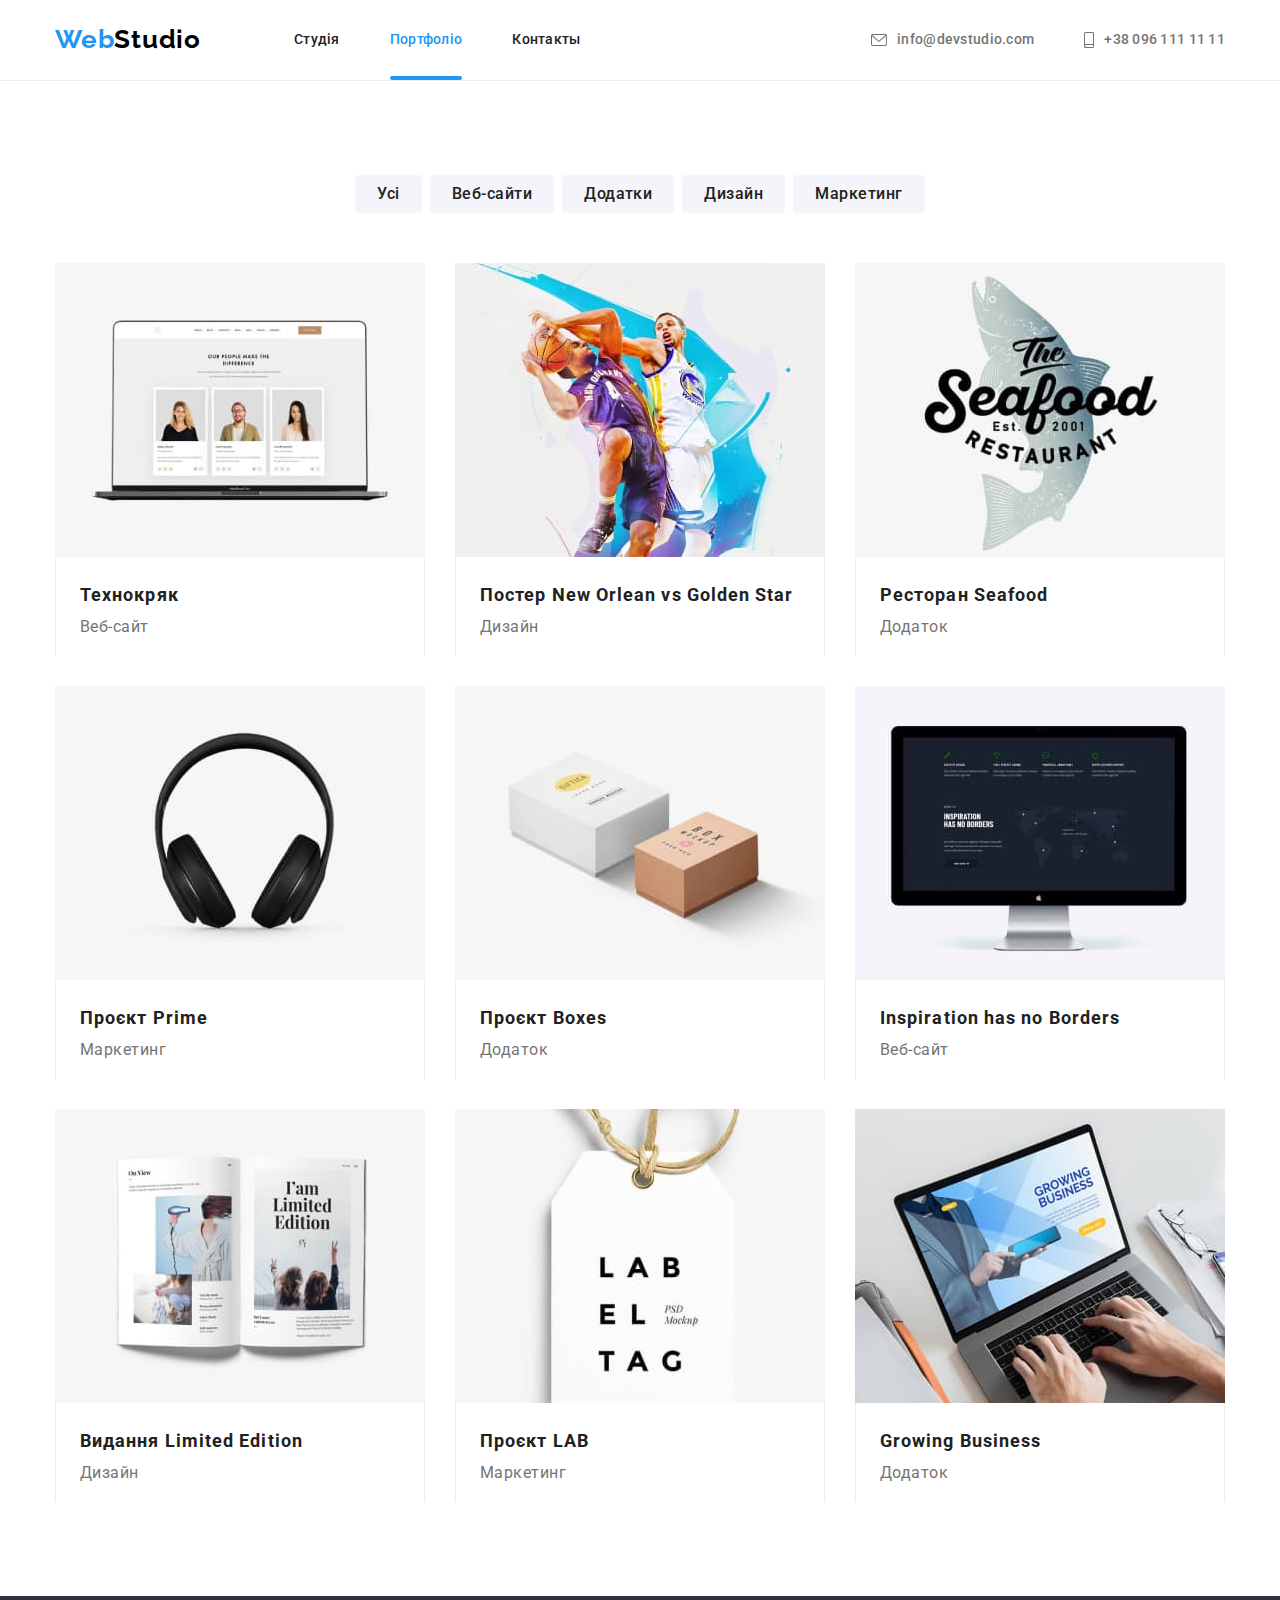
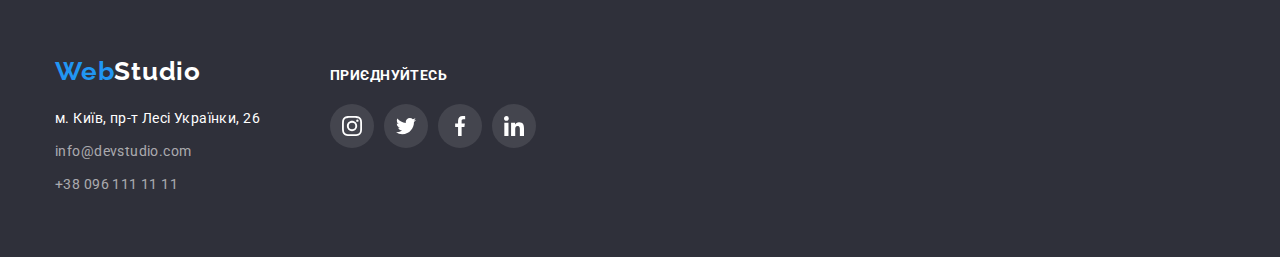
==== portfolio.html @ 02bb7438 "HW 6/1" ====
<!DOCTYPE html>
<html lang="uk">
  <head>
    <meta charset="UTF-8" />
    <meta http-equiv="X-UA-Compatible" content="IE=edge" />
    <meta name="viewport" content="width=device-width, initial-scale=1.0" />
    <title>WebStudio</title>
    <link rel="preconnect" href="https://fonts.googleapis.com" />
    <link rel="preconnect" href="https://fonts.gstatic.com" crossorigin />
    <link
      href="https://fonts.googleapis.com/css2?family=Oleo+Script&family=Raleway:wght@700&family=Roboto:wght@400;500;700;900&display=swap"
      rel="stylesheet"
    />
    <link
      rel="stylesheet"
      href="https://cdnjs.cloudflare.com/ajax/libs/modern-normalize/0.6.0/modern-normalize.min.css"
    />
    <link rel="stylesheet" href="CSS/styles.css" />
  </head>
  <body>
    <header class="web-header">
      <div class="container page-hader-cont">
        <nav class="nav-container">
          <a href="./index.html " class="logo">
            <span class="web">Web</span>Studio</a
          >

          <ul class="header-link-cont">
            <li class="header-link">
              <a href="./index.html" class="link studio-link ">Студія</a>
            </li>
            <li class="header-link">
              <a href="./portfolio.html" class="link studio-link portfolio-link current"
                >Портфоліо</a
              >
            </li>
            <li class="header-link">
              <a href="" class="link">Контакты</a>
            </li>
          </ul>
        </nav>

        <ul class="contact">
          <li class="contact-link">
            <a class="contact-link-contact" href="mailtu:info@devstudio.com"
              ><svg class="icon-envelope" width="16px" height="12px">
                <use href="./images/SVG/symbol-defs.svg#icon-envelope"></use>
              </svg>
              info@devstudio.com</a
            >
          </li>
          <li class="contact-link">
            <a class="contact-link-contact" href="tel:+380961111111"
              ><svg class="icon-envelope" width="10px" height="16px">
                <use href="./images/SVG/symbol-defs.svg#icon-smartphone"></use>
              </svg>
              +38 096 111 11 11</a
            >
          </li>
        </ul>
      </div>
    </header>

    <main>
      <section class="container-home">
        <div class="container">
          <h1 class="portf-h-invis">Портфоліо</h1>

          <ul class="menu-portfolio-btn">
            <li>
              <button type="button" class="btn">Усі</button>
            </li>
            <li>
              <button type="button" class="btn">Веб-сайти</button>
            </li>
            <li>
              <button type="button" class="btn">Додатки</button>
            </li>
            <li>
              <button type="button" class="btn">Дизайн</button>
            </li>
            <li>
              <button type="button" class="btn">Маркетинг</button>
            </li>
          </ul>

          <ul class="projects">
            <li class="projects-item">
              <a href="" class="projects-li">
                <div class="projects-card">
                  <img
                    src="./images/project1.jpg"
                    alt="Технокряк"
                    width="370"
                  />
                  <p class="overlay">
                    Ресурс пропонує комплексні пропозиції з різним рівнем
                    функціоналу та сервісів. Все це дозволить відвідувачу
                    отримати вичерпні відомості про компанію чи приватну особу.
                  </p>
                </div>
              </a>
              <a
                ><div class="person">
                  <h2 class="projects-h">Технокряк</h2>
                  <p class="projects-p">Веб-сайт</p>
                </div>
              </a>
            </li>
            <li class="projects-item">
              <a href="" class="projects-li">
                <div class="projects-card">
                  <img
                    src="./images/project2.jpg"
                    alt="Постер New Orlean vs Golden Star"
                    width="370"
                  />
                  <p class="overlay">
                    Ресурс пропонує комплексні пропозиції з різним рівнем
                    функціоналу та сервісів. Все це дозволить відвідувачу
                    отримати вичерпні відомості про компанію чи приватну особу.
                  </p>
                </div>

                <div class="person">
                  <h2 class="projects-h">Постер New Orlean vs Golden Star</h2>
                  <p class="projects-p">Дизайн</p>
                </div>
              </a>
            </li>
            <li class="projects-item">
              <a href="" class="projects-li">
                <div class="projects-card">
                  <img
                    src="./images/project3.jpg"
                    alt="Ресторан Seafood"
                    width="370"
                  />
                  <p class="overlay">
                    Ресурс пропонує комплексні пропозиції з різним рівнем
                    функціоналу та сервісів. Все це дозволить відвідувачу
                    отримати вичерпні відомості про компанію чи приватну особу.
                  </p>
                </div>
                <div class="person">
                  <h2 class="projects-h">Ресторан Seafood</h2>
                  <p class="projects-p">Додаток</p>
                </div></a
              >
            </li>
            <li class="projects-item">
              <a href="" class="projects-li">
                <div class="projects-card">
                  <img
                    src="./images/project4.jpg"
                    alt="Проєкт Prime"
                    width="370"
                  />
                  <p class="overlay">
                    Ресурс пропонує комплексні пропозиції з різним рівнем
                    функціоналу та сервісів. Все це дозволить відвідувачу
                    отримати вичерпні відомості про компанію чи приватну особу.
                  </p>
                </div>

                <div class="person">
                  <h2 class="projects-h">Проєкт Prime</h2>
                  <p class="projects-p">Маркетинг</p>
                </div></a
              >
            </li>
            <li class="projects-item">
              <a href="" class="projects-li">
                <div class="projects-card">
                  <img
                    src="./images/project5.jpg"
                    alt="Проєкт Boxes"
                    width="370"
                  />
                  <p class="overlay">
                    Ресурс пропонує комплексні пропозиції з різним рівнем
                    функціоналу та сервісів. Все це дозволить відвідувачу
                    отримати вичерпні відомості про компанію чи приватну особу.
                  </p>
                </div>

                <div class="person">
                  <h2 class="projects-h">Проєкт Boxes</h2>
                  <p class="projects-p">Додаток</p>
                </div></a
              >
            </li>
            <li class="projects-item">
              <a href="" class="projects-li">
                <div class="projects-card">
                  <img
                    src="./images/project6.jpg"
                    alt="Inspiration has no Borders"
                    width="370"
                  />
                  <p class="overlay">
                    Ресурс пропонує комплексні пропозиції з різним рівнем
                    функціоналу та сервісів. Все це дозволить відвідувачу
                    отримати вичерпні відомості про компанію чи приватну особу.
                  </p>
                </div>

                <div class="person">
                  <h2 class="projects-h">Inspiration has no Borders</h2>
                  <p class="projects-p">Веб-сайт</p>
                </div></a
              >
            </li>
            <li class="projects-item">
              <a href="" class="projects-li">
                <div class="projects-card">
                  <img
                    src="./images/project7.jpg"
                    alt="Видання Limited Edition"
                    width="370"
                  />
                  <p class="overlay">
                    Ресурс пропонує комплексні пропозиції з різним рівнем
                    функціоналу та сервісів. Все це дозволить відвідувачу
                    отримати вичерпні відомості про компанію чи приватну особу.
                  </p>
                </div>
                <div class="person">
                  <h2 class="projects-h">Видання Limited Edition</h2>
                  <p class="projects-p">Дизайн</p>
                </div></a
              >
            </li>
            <li class="projects-item">
              <a href="" class="projects-li">
                <div class="projects-card">
                  <img
                    src="./images/project8.jpg"
                    alt="Проєкт LAB"
                    width="370"
                  />
                  <p class="overlay">
                    Ресурс пропонує комплексні пропозиції з різним рівнем
                    функціоналу та сервісів. Все це дозволить відвідувачу
                    отримати вичерпні відомості про компанію чи приватну особу.
                  </p>
                </div>
                <div class="person">
                  <h2 class="projects-h">Проєкт LAB</h2>
                  <p class="projects-p">Маркетинг</p>
                </div></a
              >
            </li>
            <li class="projects-item">
              <a href="" class="projects-li">
                <div class="projects-card">
                  <img
                    src="./images/project9.jpg"
                    alt="Growing Business"
                    width="370"
                  />
                  <p class="overlay">
                    Ресурс пропонує комплексні пропозиції з різним рівнем
                    функціоналу та сервісів. Все це дозволить відвідувачу
                    отримати вичерпні відомості про компанію чи приватну особу.
                  </p>
                </div>

                <div class="person">
                  <h2 class="projects-h">Growing Business</h2>
                  <p class="projects-p">Додаток</p>
                </div></a
              >
            </li>
          </ul>
        </div>
      </section>
    </main>
    <footer class="footer">
      <div class="container container-footer">
        <div class="footer-cont">
          <a href="./index.html " class="logo footer-logo">
            <span class="web">Web</span><span class="studio">Studio</span></a
          >

          <address class="footer-block">
            <ul class="link-footer">
              <li>
                <a
                  href="https://goo.gl/maps/ACZNKpHMxKwvgp7U7"
                  target="_blank"
                  class="link-maps"
                  >м. Київ, пр-т Лесі Українки, 26</a
                >
              </li>
              <li>
                <a href="mailto:info@devstudio.com" class="contact-link-footer"
                  >info@devstudio.com</a
                >
              </li>
              <li>
                <a href="tel:+380961111111 " class="contact-link-footer"
                  >+38 096 111 11 11</a
                >
              </li>
            </ul>
          </address>
        </div>

        <div class="footer-soc-link">
          <p class="footer-text">приєднуйтесь</p>
          <ul class="social-networks-list">
            <li class="social">
              <a href="" class="social-link-footer">
                <svg class="icon-networks icon-footer">
                  <use href="./images/SVG/symbol-defs.svg#icon-instagram"></use>
                </svg>
              </a>
            </li>
            <li class="social">
              <a href="" class="social-link-footer">
                <svg class="icon-networks icon-footer">
                  <use href="./images/SVG/symbol-defs.svg#icon-twitter"></use>
                </svg>
              </a>
            </li>
            <li class="social">
              <a href="" class="social-link-footer">
                <svg class="icon-networks icon-footer">
                  <use href="./images/SVG/symbol-defs.svg#icon-facebook"></use>
                </svg>
              </a>
            </li>
            <li class="social">
              <a href="" class="social-link-footer">
                <svg class="icon-networks icon-footer">
                  <use href="./images/SVG/symbol-defs.svg#icon-linkedin"></use>
                </svg>
              </a>
            </li>
          </ul>
        </div>
      </div>
    </footer>
  </body>
</html>
---- CSS/styles.css ----
:root {
  --color-web-blue: #2196f3;
  --color-text-main: #212121;
  --color-text-secondary: #757575;
  --color-fone: #f5f5f5;
  --transition-timing-cub: 250ms cubic-bezier(0.4, 0, 0.2, 1);
}
h1,
h2,
h3,
h4,
p {
  margin-top: 0;
  margin-bottom: 0;
}
ol,
ul {
  margin-top: 0;
  margin-bottom: 0;
  padding-left: 0;
}

.web-header {
  border-bottom: 1px solid #ececec;
}
.container {
  width: 1200px;

  margin-left: auto;
  margin-right: auto;
  padding-left: 15px;
  padding-right: 15px;
}

/* header style */

.nav-container {
  display: flex;
}

.page-hader-cont {
  align-items: center;

  display: flex;
}

.contact {
  display: flex;
  margin-left: auto;
}
.header-link {
  position: relative;
}
.header-link-cont {
  display: flex;
}
.header-link-cont :not(:last-child) {
  margin-right: 50px;
}
.current {
  color: var(--color-web-blue);
}
.current::after {
  position: absolute;
  content: "";
  display: block;
  bottom: 0;
  width: 100%;
  height: 4px;
  background-color: var(--color-web-blue);
  border-radius: 2px;
}
.contact :not(:last-child) {
  margin-right: 50px;
}
.web {
  font-family: "Raleway";
  font-style: normal;
  font-weight: 700;
  font-size: 26px;
  line-height: 1.19;

  letter-spacing: 0.03em;

  color: #2196f3;
}
address {
  font-family: Roboto;
  font-style: normal;
}
ul {
  list-style: none;
}
a {
  text-decoration: none;
}

img {
  display: block;
  max-width: 100%;
  height: auto;
}
body {
  font-family: roboto, sans-serif;
}
.footer {
  background-color: #2f303a;
  padding-top: 60px;
  padding-bottom: 60px;
}

.logo {
  padding-top: 24px;
  padding-bottom: 25px;
  margin-right: 93px;
  font-family: "Raleway";
  font-style: normal;
  font-weight: 700;
  font-size: 26px;
  line-height: 1.19;

  letter-spacing: 0.03em;

  color: #000000;

  transition-property: color;
  transition-duration: 250ms;
  transition-timing-function: cubic-bezier(0.4, 0, 0.2, 1);
}

.contact-link-contact {
  display: flex;
  align-items: center;

  padding-top: 32px;
  padding-bottom: 32px;
  gap: 10px;
  justify-content: flex-end;
  color: var(--color-text-secondary);
  fill: currentColor;
  font-weight: 500;
  font-size: 14px;
  line-height: 1.14;
  letter-spacing: 0.02em;
  transition: color var(--transition-timing-cub);
}

.container.page-hader-cont {
  margin-bottom: 0px;
  justify-content: center;
}
.link-maps:hover,
.logo:hover,
.logo:focus,
.link:hover,
.link:focus,
.contact-link-contact:hover,
.contact-link-contact:focus,
.contact-link-footer:hover,
.contact-link-footer:focus,
.menu-portfolio-btn:hover,
.menu-portfolio-btn:focus {
  color: var(--color-web-blue);
}
.btn:hover,
.btn:focus {
  box-shadow: 0px 4px 4px 0px rgba(0, 0, 0, 0.25);

  background-color: var(--color-web-blue);
  color: #ffffff;
}

.menu-portfolio-btn {
  margin-bottom: 50px;
  display: flex;
  justify-content: center;

  gap: 8px;
  color: var(--color-text-main);
  transform: color var(--transition-timing-cub);
}

.btn {
  font-family: Roboto;
  font-weight: 500;
  font-size: 16px;
  line-height: 1.63;
  text-align: center;
  letter-spacing: 0.03em;
  border-radius: 4px;
  padding-left: 22px;
  padding-right: 22px;
  padding-top: 6px;
  padding-bottom: 6px;
  border: 0px;
  background-color: #f5f4fa;

  color: #212121;
  cursor: pointer;

  transition: color var(--transition-timing-cub),
    background-color var(--transition-timing-cub),
    box-shadow var(--transition-timing-cub);
}
.contact-link-footer {
  color: rgba(255, 255, 255, 0.6);
}
.contact-link,
.link {
  color: var(--color-text-main);

  transition-property: color;
  transition-duration: 250ms;
  transition-timing-function: cubic-bezier(0.4, 0, 0.2, 1);
}

.envelope::before {
  content: "";
  width: 16px;
  height: 12px;
}
.link {
  font-weight: 500;
  font-size: 14px;
  line-height: 1.14;
  letter-spacing: 0.02em;
}
.hero {
  background-color: #2f303a;
  background-image: linear-gradient(
      rgba(47, 48, 58, 0.4),
      rgba(47, 48, 58, 0.4)
    ),
    url(../images/hero.jpg);

  background-size: cover;
  background-position: center;
  background-repeat: no-repeat;

  max-width: 1600px;

  margin-left: auto;
  margin-right: auto;

  padding-top: 200px;
  padding-bottom: 200px;
}
.hero-h {
  text-transform: uppercase;
  width: 696px;
  height: 120px;
  margin-left: auto;
  margin-right: auto;
  margin-bottom: 30px;
  font-size: 16px;
  height: 1.88;
}

.hero h1 {
  color: #ffffff;
  text-align: center;
  font-size: 44px;
  font-weight: 900;
  font-size: 44px;
  line-height: 1.37;
}

.hero-order {
  font-size: 16px;
  font-weight: 700;
  line-height: 1.88;

  cursor: pointer;
  border-radius: 4px;

  align-items: flex-start;
  display: block;
  margin-left: auto;
  margin-right: auto;

  background-color: var(--color-web-blue);

  color: #ffffff;

  text-align: center;
  padding: 10px 32px;

  border: 0;
  letter-spacing: 0.06em;

  transition-property: color;
  transition-duration: 250ms;
  transition-timing-function: cubic-bezier(0.4, 0, 0.2, 1);
}
.feature {
  padding-top: 94px;
  padding-bottom: 94px;
}
.feature-li {
  width: 270px;
}

/* .feature-li::before {
  margin-bottom: 30px;
  display: block;
  width: 270px;
  height: 120px;
  content: "";
  background-repeat: no-repeat;
  background-position: center;
  background-color: #f5f4fa;

  background-size: contain;
} */
/* .feature-li:nth-child(1)::before {
  background-image: url(../images/SVG/Group1.svg);
}
.feature-li:nth-child(2)::before {
  background-image: url(../images/SVG/Group2.svg);
}
.feature-li:nth-child(3)::before {
  background-image: url(../images/SVG/Group3.svg);
}
.feature-li:nth-child(4)::before {
  background-image: url(../images/SVG/Group4.svg);
} */
.details {
  display: flex;
  background-color: rgba(245, 244, 250, 1);

  height: 120px;
  align-items: center;
  justify-content: center;
  margin-bottom: 30px;
}

.feature-ul {
  display: flex;
  gap: 30px;
}

.feature-h {
  margin-bottom: 10px;
  font-weight: 700;
  font-size: 14px;
  line-height: 1.14;
  letter-spacing: 0.03em;
}
.feature-description {
  display: flex;
  color: var(--color-text-secondary);
  font-weight: 400;
  font-size: 14px;
  line-height: 1.71;
  letter-spacing: 0.03em;
}
.doing {
  padding-bottom: 94px;
}
.client {
  width: 170px;
  height: 92px;
}
.clients {
  padding-bottom: 50px;
  text-align: center;
}
.client-list {
  box-sizing: border-box;
  display: flex;
  gap: 30px;
}

.icon-klient:hover,
.icon-klient:focus {
  fill: #2196f3;
}
.icon-klient-list:hover,
.icon-klient-list:focus {
  color: var(--color-web-blue);

  border-color: var(--color-web-blue);
}
.icon-klient-list {
  color: #afb1b8;
  display: flex;
  justify-content: center;
  align-items: center;
  width: 100%;
  height: 100%;
  border: 1px solid #afb1b8;
  border-radius: 4%;

  transition-property: color, border-color;
  transition-duration: 250ms;
  transition-timing-function: cubic-bezier(0.4, 0, 0.2, 1);
}
.icon-klient {
  fill: currentColor;
  width: 106px;
  height: 60px;
}
.about-us-poto {
  display: flex;
  gap: 30px;
}
.applications {
  position: relative;
  display: flex;
  align-content: center;
  justify-content: center;
}
.description-applications {
  background-color: rgba(47, 48, 58, 0.8);
  display: flex;
  justify-content: center;
  align-items: center;
  height: 70px;
  width: 100%;
  color: #ffffff;
  position: absolute;
  bottom: 0;
}
.about-us {
  padding-bottom: 0px;
  font-weight: 700;
  font-size: 36px;
  line-height: 1.17;
  text-align: center;
  letter-spacing: 0.03em;
  margin-bottom: 50px;
}
.about-us-ul {
  display: flex;

  gap: 30px;
}
.about-us-li {
  box-shadow: 0px 1px 3px rgba(0, 0, 0, 0.12), 0px 1px 1px rgba(0, 0, 0, 0.14),
    0px 2px 1px rgba(0, 0, 0, 0.2);
  border-top-left-radius: 4%;

  border-radius: 0px 0px 4px 4px;
  background-color: #ffffff;
}

.link {
  display: inline-block;
  color: var(--color-text-main);
  padding-top: 32px;
  padding-bottom: 32px;
}
.comands {
  background-color: #f5f4fa;
  padding-top: 94px;
  padding-bottom: 94px;
}
.comand {
  padding-top: 30px;
  margin-bottom: 10px;
  font-weight: 500;
  font-size: 16px;
  line-height: 1.19;

  text-align: center;
  letter-spacing: 0.03em;
}
.comand-p {
  margin-bottom: 16px;
  color: var(--color-text-secondary);
  font-weight: 400;
  font-size: 16px;
  line-height: 1.19;

  text-align: center;
  letter-spacing: 0.03em;
}
.icon-comand {
  fill: currentColor;
}
.icon-networks {
  width: 20px;
  height: 20px;
}

.icon-footer {
  fill: #ffffff;
}
.social {
  align-items: baseline;
  display: inline-block;
  border: rgba(255, 255, 255, 1);

  text-align: center;

  width: 44px;
  height: 44px;
  border-radius: 50%;
}

.social-networks-list {
  padding-bottom: 30px;
  justify-content: center;
  display: flex;

  gap: 10px;
}
.social-networks {
  text-align: center;

  display: flex;
  width: 44px;
  height: 44px;
  gap: 10px;
  border-radius: 50%;
}
.portfolio {
  padding-top: 94px;
  padding-bottom: 94px;
}
.container-home {
  padding-top: 94px;
  padding-bottom: 94px;
}
.portf-h-invis {
  position: absolute;
  width: 1px;
  height: 1px;
  margin: -1px;
  border: 0;
  padding: 0;
  white-space: nowrap;
  clip-path: inset(100%);
  clip: rect(0 0 0 0);
  overflow: hidden;
}
.portf-h-invis {
  text-align: center;
}

.projects-h {
  margin-bottom: 4px;
  color: var(--color-text-main);
  font-weight: 700;
  font-size: 18px;
  line-height: 2;
  letter-spacing: 0.06em;
}
.projects-p {
  color: var(--color-text-secondary);

  font-weight: 400;
  font-size: 16px;
  line-height: 1.19;

  letter-spacing: 0.03em;
}

.link-footer :not(:last-child) {
  margin-bottom: 9px;
}
.link-maps {
  color: white;
  font-weight: 400;
  font-size: 14px;
  line-height: 1.71;

  letter-spacing: 0.03em;

  transition: color var(--transition-timing-cub);
}

.contact-link-footer {
  font-weight: 400;
  font-size: 14px;
  line-height: 1.7;
  letter-spacing: 0.03em;

  transition-property: color;
  transition-duration: 250ms;
  transition-timing-function: cubic-bezier(0.4, 0, 0.2, 1);
}

.studio {
  color: #ffffff;
}

.footer-form{display: flex;
  flex-direction: column;

  margin-left: 93px;
}

.mailing-list {
  display: block;

margin-bottom: 20px;

  color: #ffffff;
  text-transform: uppercase;
  font-family: Roboto;
font-size: 14px;
font-weight: 700;
line-height: 1.14;
letter-spacing: 0.03em;
text-align: left;

}
.form-for-imput{
  display: flex;
}
.wind-for-email{
 margin: 0px;
 width: 358px;
 height: 50px;
  margin-right: 12px;
  
}

.btn-email{
  display: flex;
  align-items: center;
  justify-content: center;
  cursor: pointer;
 
  width: 200px;
  height: 50px;
  
  font-family: Roboto;
    font-size: 16px;
    font-weight: 700;
    line-height: 30px;
    letter-spacing: 0.06em;
    text-align: center;
  

  color: #ffffff;
  background-color: var(--color-web-blue);
}

.projects {
  display: flex;
  flex-wrap: wrap;
  gap: 30px;
}
.projects-li:hover,
.projects-li:focus {
  box-shadow: cubic-bezier(0.4, 0, 0.2, 1), rgba(0, 0, 0, 0.25);
}

.projects-li {
  display: block;
  box-sizing: border-box;
  background: #ffffff;
  transition: box-shadow var(--transition-timing-cub);
}
.projects-item:hover,
.projects-item:focus {
  box-shadow: 0px 4px 4px 0px rgba(0, 0, 0, 0.25);
}
.projects-item {
  width: 370px;

  transition-property: color;
  transition-duration: 250ms;
  transition-timing-function: cubic-bezier(0.4, 0, 0.2, 1);
}

.projects-card {
  position: relative;
  overflow: hidden;
}

.projects-li:hover .overlay,
.projects-li:focus .overlay {
  transform: translateY(0%);
}

.overlay {
  position: absolute;

  font-family: Roboto;
  font-size: 18px;
  font-weight: 400;
  line-height: 1.56;
  letter-spacing: 0.03em;
  text-align: left;

  width: 100%;
  height: 100%;
  padding-top: 63px;
  padding-bottom: 63px;
  padding-left: 24px;
  padding-right: 24px;
  top: 0;
  left: 0;
  color: #ffffff;
  background-color: rgba(33, 150, 243, 0.9);

  overflow-y: auto;
  transform: translateY(101%);
  transition: transform 250ms cubic-bezier(0.4, 0, 0.2, 1);
}
.footer-logo {
  padding: 0;
  display: inline-block;
  margin-bottom: 20px;
  margin-right: 0px;
}
.person {
  padding: 20px 24px;
  border-left: 1px solid #ececec;
  border-right: 1px solid #ececec;
}
.footer-block {
  display: flex;
}
.footer-soc-link {
  /* border: 0px;
  width: 206px;
  height: 80px; */
  display: flex;
  flex-direction: column;
  /* align-items: center;
  justify-content: center; */

  margin-left: 70px;
}
.social-link-footer {
  height: 44px;
  width: 44px;
  align-items: center;
  justify-content: center;
  display: flex;
  color: #757575;
  column-gap: 10px;
  background-color: rgba(255, 255, 255, 0.1);
  border-radius: 50%;

  transition-property: background-color;

  transition-duration: 250ms;
  transition-timing-function: cubic-bezier(0.4, 0, 0.2, 1);
}

.social-link-comand {
  align-items: center;
  justify-content: center;

  display: flex;
  color: #afb1b8;
  column-gap: 10px;
  background-color: rgba(255, 255, 255, 0.1);

  transition-property: background-color, color;

  transition-duration: 250ms;
  transition-timing-function: cubic-bezier(0.4, 0, 0.2, 1);
}

.social-link-comand:hover {
  background-color: var(--color-web-blue);
  color: #ffffff;
}
.icon-comand:hover {
  fill: currentColor;
}

.social-link-footer:hover {
  background-color: var(--color-web-blue);
}
.social-link {
  width: 44px;
  height: 44px;
  border-radius: 50%;
}

.container-footer {
  align-items: baseline;
  display: flex;
}
.footer-text {
  text-transform: uppercase;
  letter-spacing: 0.03em;
  font-weight: 700;
  margin-bottom: 20px;
  margin-right: auto;
  font-size: 14px;
  line-height: 1.14;
  color: #ffffff;
}
.regular-customers {
  padding-top: 94px;
  padding-bottom: 94px;
}
.current {
  color: var(--color-web-blue);
}
.backdrop {
  position: fixed;
  top: 0px;
  left: 0px;
  background-color: rgba(0, 0, 0, 0.2);
  width: 100%;
  height: 100%;
  z-index: 100500;

  transition: opacity var(--transition-timing-cub),
    visibility var(--transition-timing-cub);
}

.backdrop.is-hidden {
  visibility: hidden;
  opacity: 0;
  pointer-events: none;
}
.backdrop.is-hidden.modal {
  transform: translate(-50%, -50%) scale(0);
}
.modal {
  width: 528px;
  height:536px ;
  padding: 40px;

  position: absolute;
  top: 50%;
  left: 50%;

  width: 528px;
  height: 581px;
  background-color: white;

  transform: translate(-50%, -50%) scale(1);
  transition: transform 250ms var(--transition-timing-cub);
}

.close-btn {
  height: 30px;
  width: 30px;
  border-radius: 50%;
  position: absolute;
  top: 8px;
  right: 8px;
  border: rgba(0, 0, 0, 0.1);
}
.contact-form{
  display: flex;
  flex-direction: column;
    align-content: center;
}
.modal-title {
  margin-bottom: 12px;
  margin-top: 40px;
  color:#212121;


  font-family: Roboto;
    font-size: 20px;
    font-weight: 700;
    line-height: 1.15;
    letter-spacing: 0.03em;
    text-align: center;
}
input{
  /* border: box;
    display: block;
  border: 1px solid #21212133;
  
  height: 40px;
  width: 100%;
  height: 40px;
  width: 448px;
  padding-left: 42px;
  border-radius: 4px; */
  }
textarea{
  height: 120px;
  width: 448px;
    
  border-radius: 4px;
}
.label-modal {
  display: flex;
    flex-direction: column;
    font-family: Roboto;
      font-size: 12px;
      font-weight: 400;
      line-height: 14px;
      letter-spacing: 0.01em;
      text-align: left;
      color: #757575;
      margin-bottom: 4px;
  
      
      
}

textarea {
  resize: none;
}
.icone-close {
  display: flex;
  
  
    border-radius: 50%;
    padding: 0px;
    border: rgba(0, 0, 0, 0.1);}

.icon-send {
padding-right: 10px;
display: block;
 padding: 0px;
 fill: #ffffff;
 border: none;
        
}
button {
  cursor: pointer;
}
.send {
  margin-left: auto;
  margin-right: auto;
margin-top: 30px;
  width: 200px;
  height: 50px;
  background-color: var(--color-web-blue);
  color: #ffffff;
  box-shadow: 0px 4px 4px rgba(0, 0, 0, 0.15);
  border-radius: 4px;
}   
 .icon-input{
  padding: 0px;
  margin: 0px;
  position: relative;
 }
 .icom-modal-form {
 
  position: absolute;
  top: 50%;
  left: 12px;
  transform: translateY(-50%);
  
 }
 .modal-form-checkbox {
 display: flex;
 }
 .modal-check-imput{
  border: none;
  padding: 0px;
  position: absolute;
    appearance: none;
 }
 .modal-check-imput-new{
  padding-right: 7px;
  height: 15px;
  width: 16px;
  
  border-radius: 0px;
  fill: #212121;
 }
 textarea{
  padding-top: 12px;
  padding-bottom: 12px;
  padding-left: 16px;
  padding-right: 16px;
  margin-bottom: 20px;
 }
 
 .imput-modal-form:focus + icom-modal-form {
  fill: var(--color-web-blue);
 }
 .imput-modal-form:focus {
  outline: none;
  border: var(--color-web-blue);
 }
 .imput-modal-form{
      border: box;
      display: block;
      border: 1px solid #21212133;
      width: 100%;
      height: 40px;
      border-radius: 4px;
      border: 1px solid #21212133;
      padding-: 42px;
      transition: border-color var(--transition-timing-cub);
    }
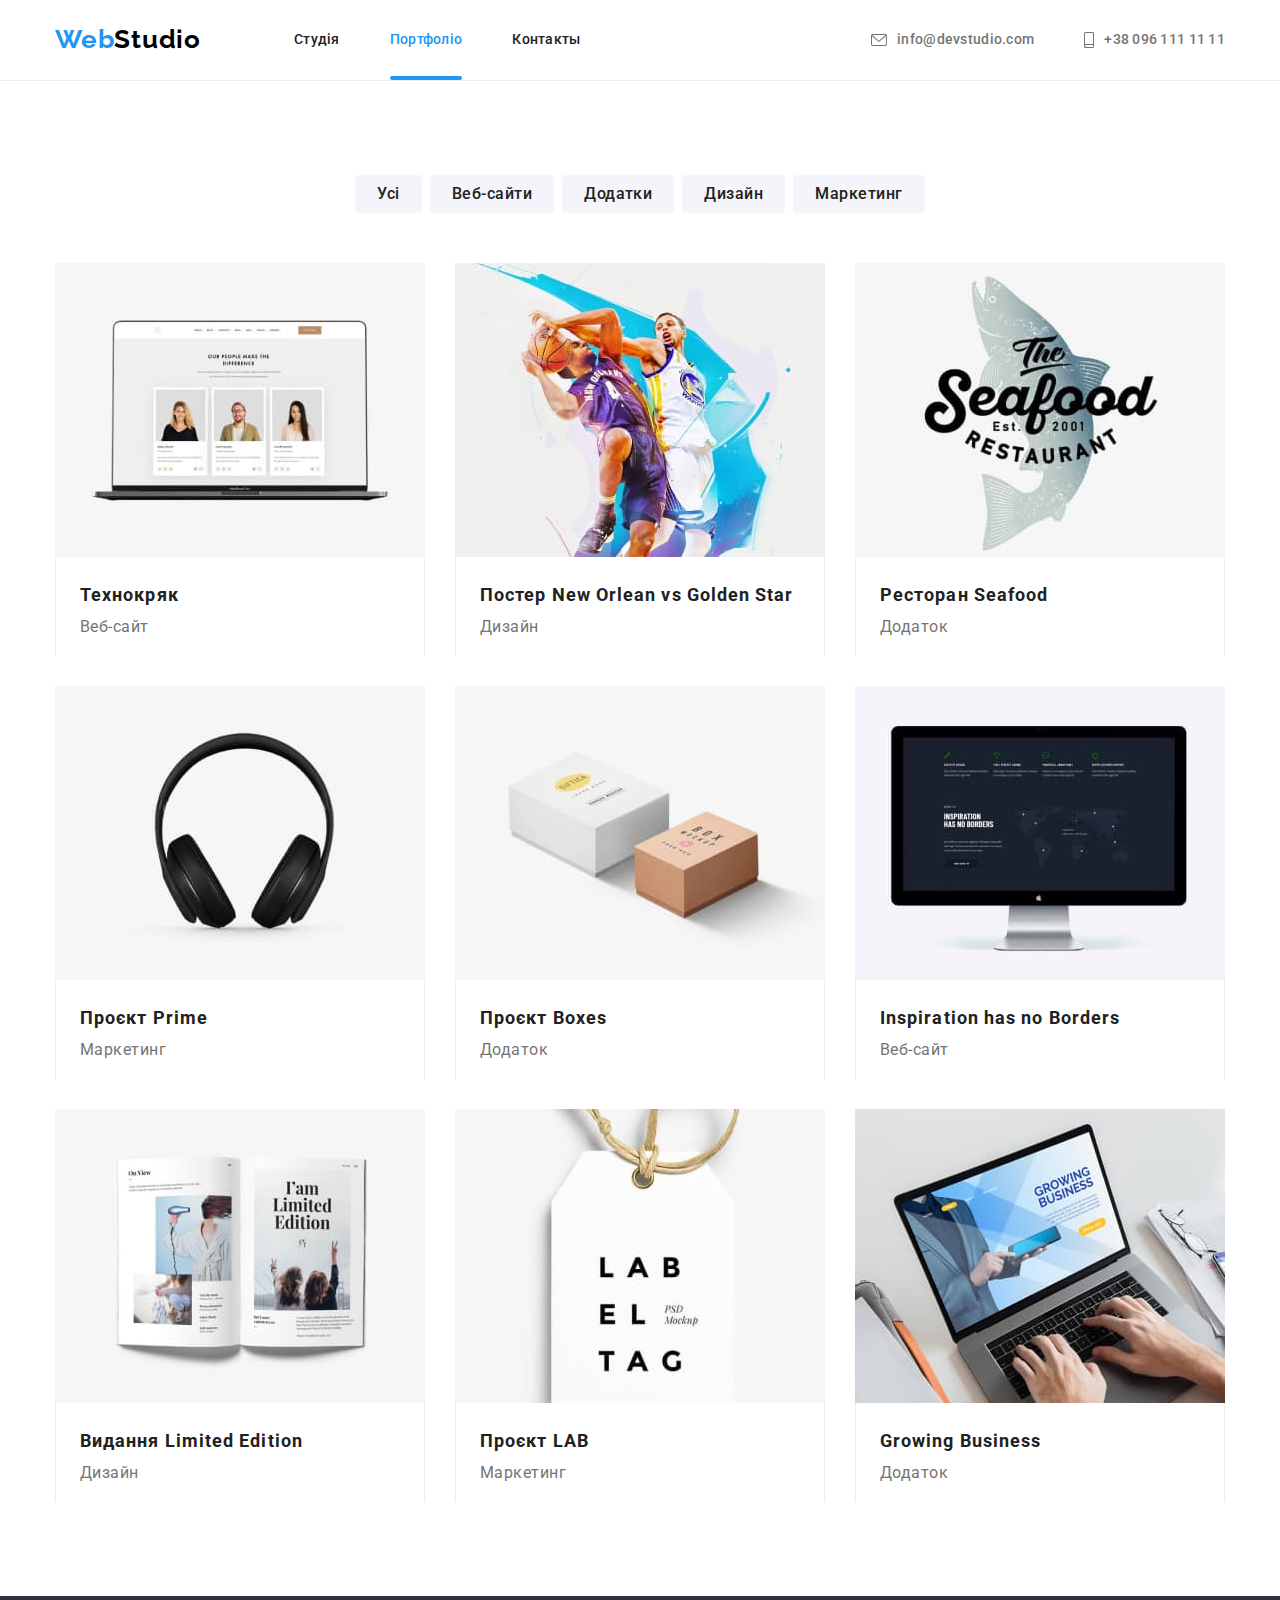
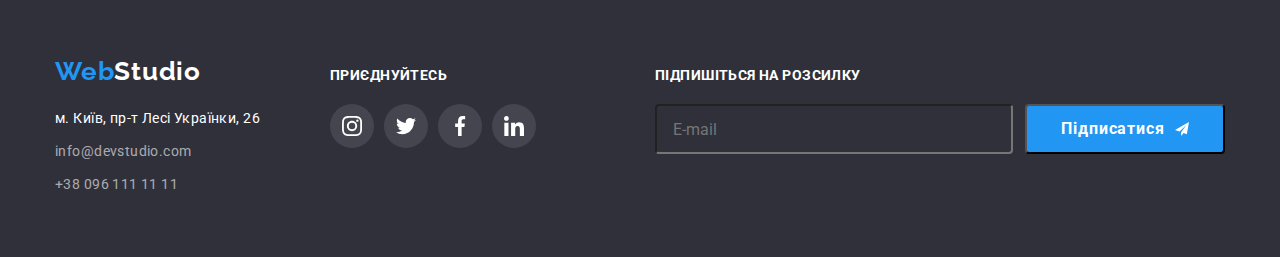
==== commit 411cdd76: "HW 6/2" ====
--- a/portfolio.html
+++ b/portfolio.html
@@ -27,10 +27,12 @@
 
           <ul class="header-link-cont">
             <li class="header-link">
-              <a href="./index.html" class="link studio-link ">Студія</a>
+              <a href="./index.html" class="link studio-link">Студія</a>
             </li>
             <li class="header-link">
-              <a href="./portfolio.html" class="link studio-link portfolio-link current"
+              <a
+                href="./portfolio.html"
+                class="link studio-link portfolio-link current"
                 >Портфоліо</a
               >
             </li>
@@ -340,6 +342,23 @@
             </li>
           </ul>
         </div>
+        <form class="footer-form">
+          <p2 class="mailing-list">Підпишіться на розсилку</p2>
+          <div class="form-for-imput">
+            <input
+              class="wind-for-email"
+              type="email "
+              name="e-mail"
+              placeholder="E-mail"
+            />
+            <button class="btn-email" type="submit">
+              Підписатися
+              <svg class="icone-send" width="24" height="24">
+                <use href="./images/SVG/symbol-defs.svg#icon-send"></use>
+              </svg>
+            </button>
+          </div>
+        </form>
       </div>
     </footer>
   </body>
--- a/CSS/styles.css
+++ b/CSS/styles.css
@@ -585,17 +585,13 @@
   color: #ffffff;
 }
 
-.footer-form{display: flex;
-  flex-direction: column;
-
-  margin-left: 93px;
+.footer-form{
+  margin-left: auto;
 }
 
 .mailing-list {
   display: block;
-
-margin-bottom: 20px;
-
+  margin-bottom: 20px;
   color: #ffffff;
   text-transform: uppercase;
   font-family: Roboto;
@@ -610,14 +606,22 @@
   display: flex;
 }
 .wind-for-email{
+ border-radius: 4px;
+ padding-left: 16px;
+ padding-top:15px ;
+ padding-bottom: 15px;
  margin: 0px;
  width: 358px;
  height: 50px;
-  margin-right: 12px;
+ margin-right: 12px;
+background: transparent; 
+
   
 }
 
 .btn-email{
+  border-radius:4px ;
+
   display: flex;
   align-items: center;
   justify-content: center;
@@ -842,6 +846,10 @@
   top: 8px;
   right: 8px;
   border: rgba(0, 0, 0, 0.1);
+transition: transform 250ms var(--transition-timing-cub);
+}
+.close-btn:hover{
+  fill: var(--color-web-blue);
 }
 .contact-form{
   display: flex;
@@ -849,8 +857,8 @@
     align-content: center;
 }
 .modal-title {
-  margin-bottom: 12px;
-  margin-top: 40px;
+ margin-bottom: 12px;
+
   color:#212121;
 
 
@@ -861,18 +869,9 @@
     letter-spacing: 0.03em;
     text-align: center;
 }
-input{
-  /* border: box;
-    display: block;
-  border: 1px solid #21212133;
-  
-  height: 40px;
-  width: 100%;
-  height: 40px;
-  width: 448px;
-  padding-left: 42px;
-  border-radius: 4px; */
-  }
+input {
+  cursor: pointer;
+}
 textarea{
   height: 120px;
   width: 448px;
@@ -881,9 +880,8 @@
 }
 .label-modal {
   display: flex;
-    flex-direction: column;
-    font-family: Roboto;
-      font-size: 12px;
+  flex-direction: column;
+  font-size: 12px;
       font-weight: 400;
       line-height: 14px;
       letter-spacing: 0.01em;
@@ -897,6 +895,7 @@
 
 textarea {
   resize: none;
+  cursor: pointer;
 }
 .icone-close {
   display: flex;
@@ -907,11 +906,12 @@
     border: rgba(0, 0, 0, 0.1);}
 
 .icon-send {
+padding-left: 10px;
 padding-right: 10px;
 display: block;
- padding: 0px;
- fill: #ffffff;
- border: none;
+padding: 0px;
+fill: #ffffff;
+border: none;
         
 }
 button {
@@ -920,36 +920,41 @@
 .send {
   margin-left: auto;
   margin-right: auto;
-margin-top: 30px;
+  margin-top: 30px;
+  margin-bottom: 40px;
   width: 200px;
   height: 50px;
   background-color: var(--color-web-blue);
   color: #ffffff;
   box-shadow: 0px 4px 4px rgba(0, 0, 0, 0.15);
   border-radius: 4px;
+  border: var(--color-web-blue);
 }   
+.imput-textarea{
+  margin-bottom: 20px;
+
+}
  .icon-input{
+ 
   padding: 0px;
-  margin: 0px;
+  margin-bottom: 10px;
   position: relative;
  }
- .icom-modal-form {
- 
-  position: absolute;
-  top: 50%;
-  left: 12px;
-  transform: translateY(-50%);
-  
- }
+.icone-send{
+ padding-left: 10px;
+}
  .modal-form-checkbox {
  display: flex;
+ align-items: center;
+ justify-content: center;
+ position: relative;
  }
- .modal-check-imput{
-  border: none;
-  padding: 0px;
+ /* .modal-check-imput{
+  
+  /* padding: 0px;
   position: absolute;
-    appearance: none;
- }
+  appearance: none; */
+
  .modal-check-imput-new{
   padding-right: 7px;
   height: 15px;
@@ -959,19 +964,30 @@
   fill: #212121;
  }
  textarea{
-  padding-top: 12px;
-  padding-bottom: 12px;
-  padding-left: 16px;
-  padding-right: 16px;
-  margin-bottom: 20px;
+      padding-top: 12px;
+      padding-bottom: 12px;
+      padding-left: 16px;
+      padding-right: 16px;
+      resize: none;
+      border: 1px solid #21212133;
+      transition: border-color var(--transition-timing-cub);
  }
- 
- .imput-modal-form:focus + icom-modal-form {
-  fill: var(--color-web-blue);
+  textarea:focus {
+    border-color: var(--color-web-blue);
+    outline: none;
+  }
+ .modal-check-imput:checked + .chek-box {
+      fill: var(--color-web-blue);
+      border: none;
  }
  .imput-modal-form:focus {
-  outline: none;
-  border: var(--color-web-blue);
+  fill: var(--color-web-blue);
+      outline: none;
+      border-color: var(--color-web-blue);
+      
+ }
+ .imput-modal-form:focus+.icon-modal-form{
+  fill: var(--color-web-blue);
  }
  .imput-modal-form{
       border: box;
@@ -981,7 +997,61 @@
       height: 40px;
       border-radius: 4px;
       border: 1px solid #21212133;
-      padding-: 42px;
+    
+      padding-left: 42px;
       transition: border-color var(--transition-timing-cub);
     }
- +    .icon-modal-form {
+  
+      position: absolute;
+      top: 50%;
+      left: 12px;
+      transform: translateY(-50%);
+      fill: var(--color-text-main);
+      transition: fill var(--transition-timing-cub);
+  
+    }
+   .contract {
+    color: var(--color-web-blue);
+    text-decoration: underline;
+   }
+   .contract-term {
+    font-family: Roboto;
+      font-size: 14px;
+      font-weight: 400;
+      line-height: 2;
+      letter-spacing: 0.03em;
+      text-align: left;
+   }
+.chek-box{
+  width: 16px;
+  height: 15px;
+  margin-right: 7px;
+  border: 2px solid var(--color-text-main);
+  fill: transparent;
+  display: flex;
+  align-items: center;
+ justify-content: center;
+ cursor: pointer;
+ border-radius: 3px;
+ transition: border var(--transition-timing-cub), fill var(--transition-timing-cub);
+}
+ 
+
+
+
+  .visually-hidden{
+    position: absolute;
+    width: 1px;
+    height: 1px;
+    margin: -1px;
+    padding: 0;
+    overflow: hidden;
+    border: 0;
+    clip: rect(0 0 0 0);
+  }
+
+
+
+ /* } 
+.modal-check-imput {appearance: none;} */